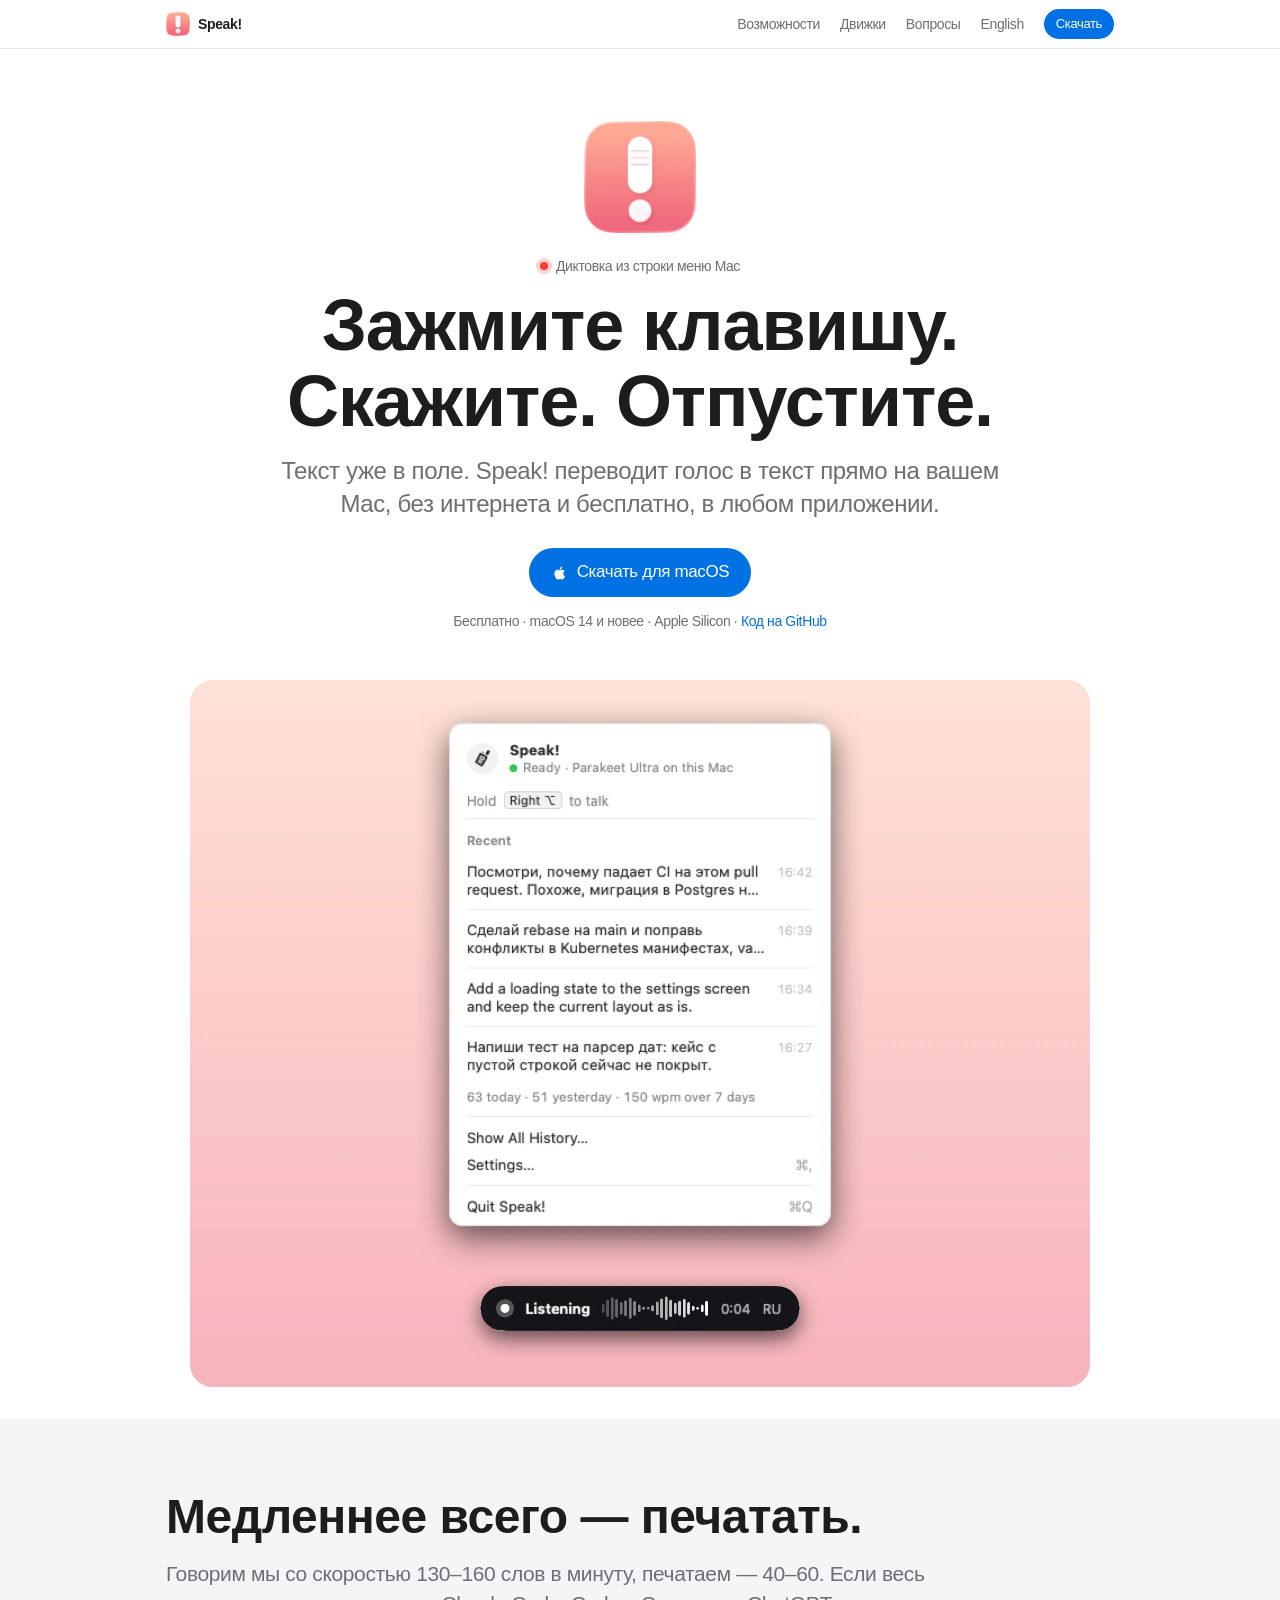
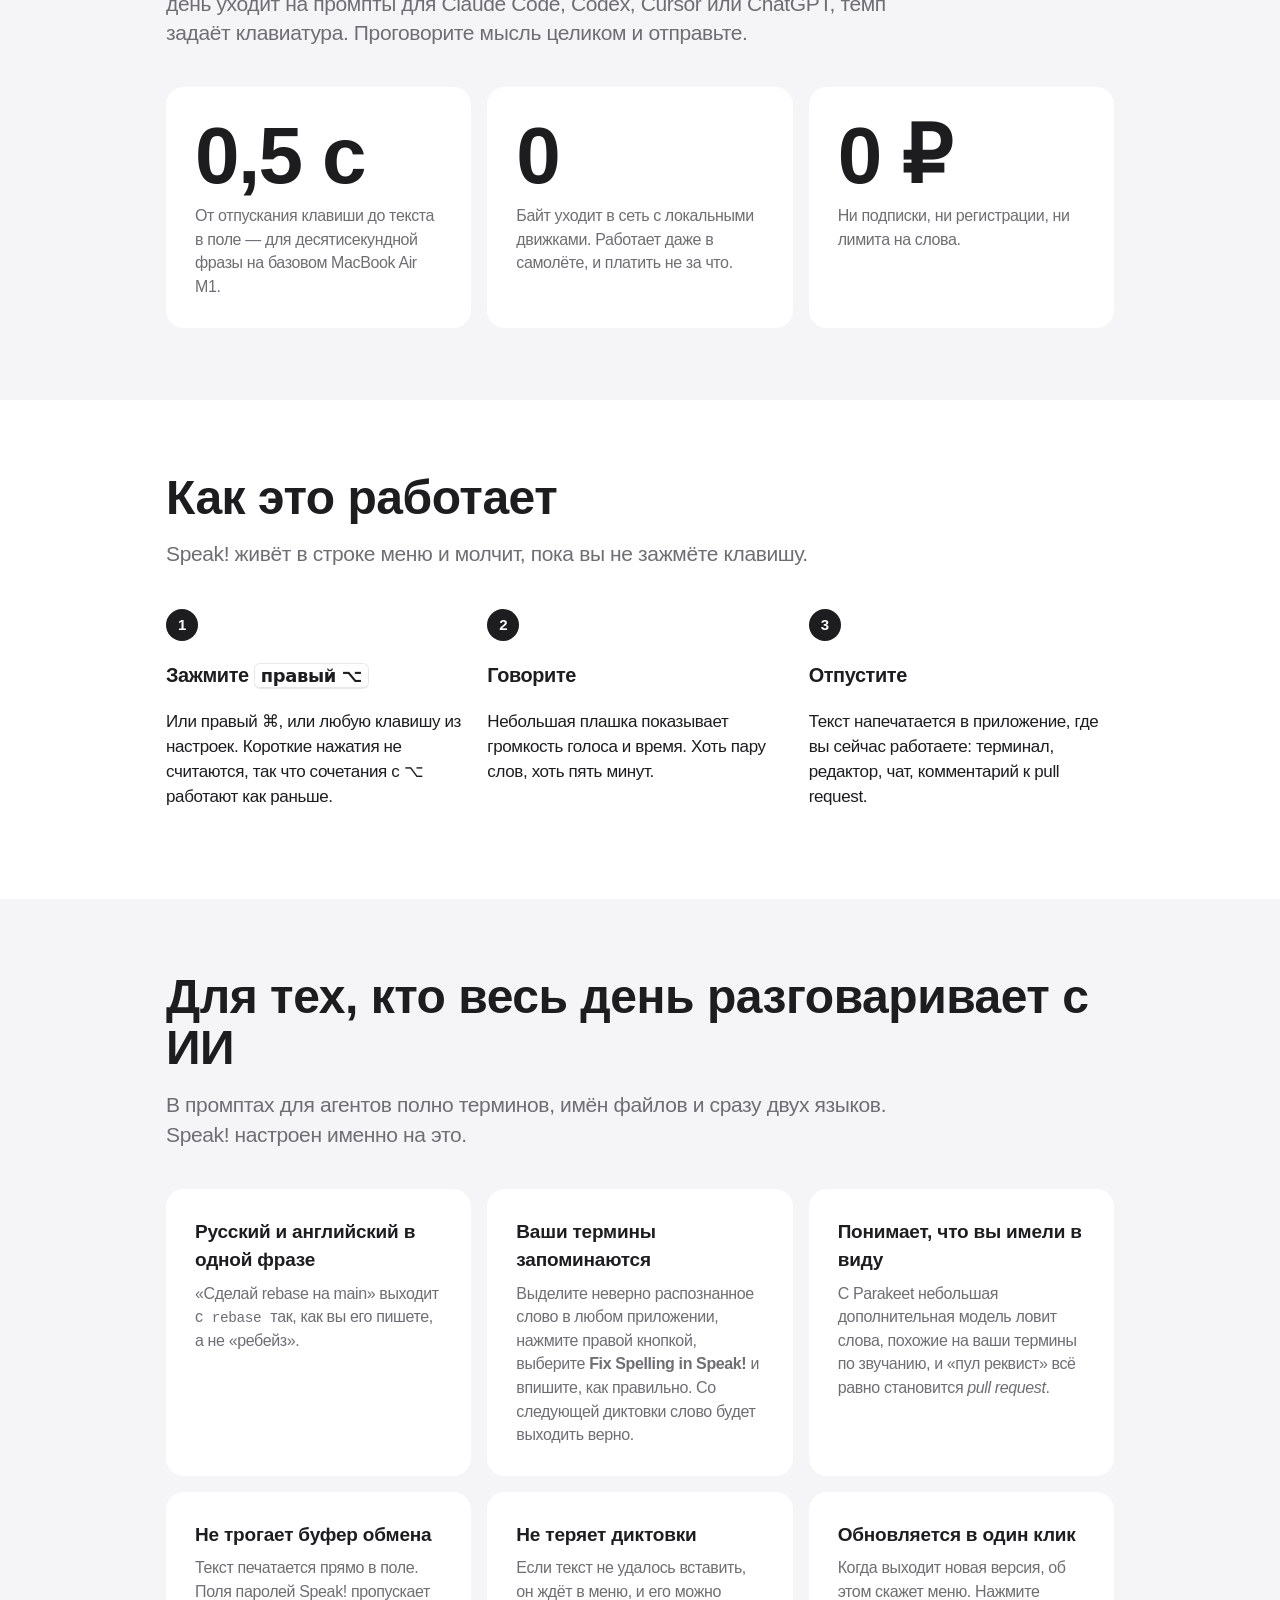
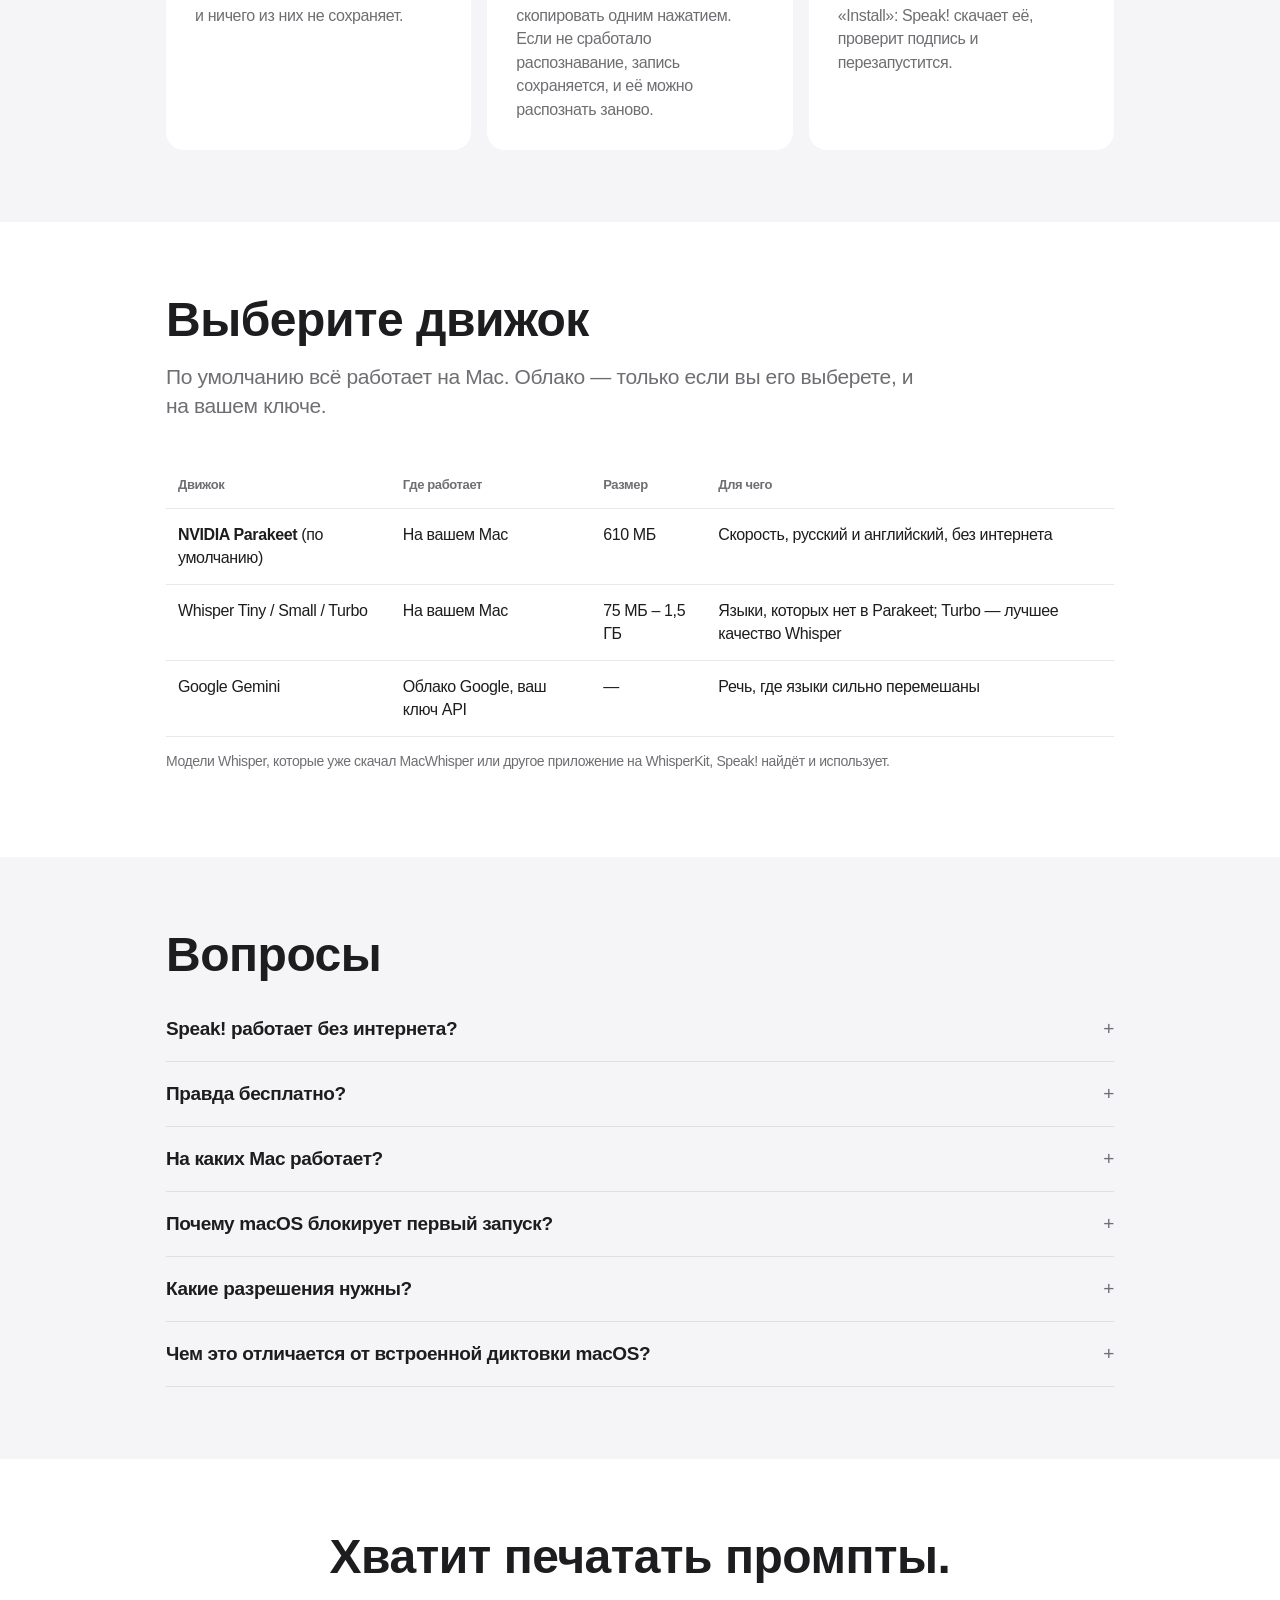
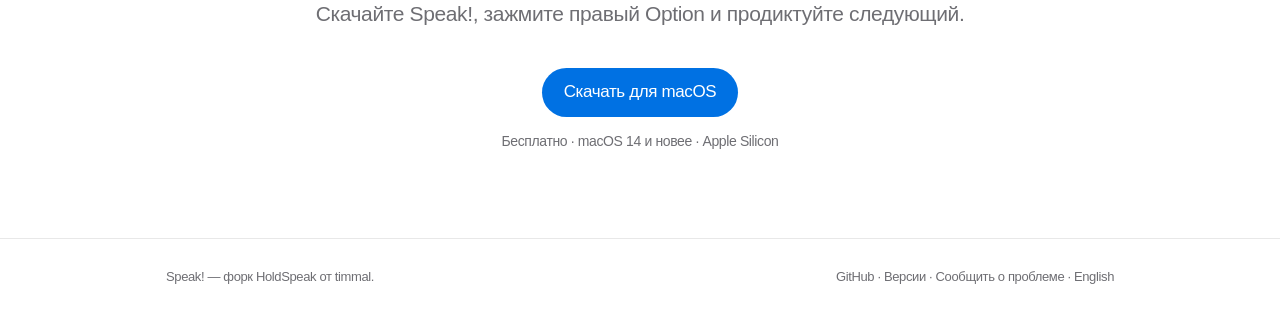
==== docs/ru/index.html @ 60b42094 "Product site on GitHub Pages (EN + RU, SEO meta, JSON-LD, sitemap); release uploads Speak.dmg for th" ====
<!doctype html>
<html lang="ru">
<head>
<meta charset="utf-8">
<meta name="viewport" content="width=device-width, initial-scale=1">
<title>Speak! — бесплатный голосовой ввод для Mac без интернета</title>
<meta name="description" content="Speak! — бесплатная программа для диктовки на macOS. Зажмите клавишу, скажите, отпустите — текст уже в поле любого приложения. Распознавание речи прямо на Mac, без облака. Русский и английский в одной фразе.">
<meta name="keywords" content="голосовой ввод Mac, диктовка текста macOS, распознавание речи офлайн, голосовой набор текста, speech to text на русском, перевод речи в текст Mac, диктовка промптов Claude Code, голосовой ввод Cursor, альтернатива Wispr Flow, альтернатива SuperWhisper, Whisper на Mac, Parakeet">
<link rel="canonical" href="https://danzerzine.github.io/Speak/ru/">
<link rel="alternate" hreflang="en" href="https://danzerzine.github.io/Speak/">
<link rel="alternate" hreflang="ru" href="https://danzerzine.github.io/Speak/ru/">
<link rel="alternate" hreflang="x-default" href="https://danzerzine.github.io/Speak/">
<meta name="theme-color" content="#ffffff" media="(prefers-color-scheme: light)">
<meta name="theme-color" content="#000000" media="(prefers-color-scheme: dark)">
<link rel="icon" type="image/png" sizes="32x32" href="../assets/favicon-32.png">
<link rel="apple-touch-icon" href="../assets/apple-touch-icon.png">
<link rel="stylesheet" href="../assets/site.css">

<meta property="og:type" content="website">
<meta property="og:site_name" content="Speak!">
<meta property="og:title" content="Speak! — бесплатный голосовой ввод для Mac">
<meta property="og:description" content="Зажмите клавишу, скажите, отпустите — текст уже в поле. Распознавание речи на самом Mac, бесплатно, macOS 14+.">
<meta property="og:url" content="https://danzerzine.github.io/Speak/ru/">
<meta property="og:image" content="https://danzerzine.github.io/Speak/assets/og.png">
<meta property="og:image:width" content="1200">
<meta property="og:image:height" content="630">
<meta property="og:locale" content="ru_RU">
<meta property="og:locale:alternate" content="en_US">
<meta name="twitter:card" content="summary_large_image">
<meta name="twitter:title" content="Speak! — бесплатный голосовой ввод для Mac">
<meta name="twitter:description" content="Зажмите клавишу, скажите, отпустите — текст уже в поле.">
<meta name="twitter:image" content="https://danzerzine.github.io/Speak/assets/og.png">

<script type="application/ld+json">
{
  "@context": "https://schema.org",
  "@type": "SoftwareApplication",
  "name": "Speak!",
  "description": "Бесплатная диктовка для строки меню macOS: зажмите клавишу, скажите, отпустите — текст печатается в активное приложение. Распознавание речи на самом Mac (NVIDIA Parakeet или Whisper), по желанию — Google Gemini.",
  "applicationCategory": "ProductivityApplication",
  "operatingSystem": "macOS 14 или новее",
  "url": "https://danzerzine.github.io/Speak/ru/",
  "downloadUrl": "https://github.com/danzerzine/Speak/releases/latest",
  "image": "https://danzerzine.github.io/Speak/assets/icon-512.png",
  "screenshot": "https://danzerzine.github.io/Speak/screenshots/hero.webp",
  "inLanguage": "ru",
  "isAccessibleForFree": true,
  "offers": { "@type": "Offer", "price": "0", "priceCurrency": "USD" },
  "author": { "@type": "Person", "name": "Daniyar", "url": "https://github.com/danzerzine" },
  "codeRepository": "https://github.com/danzerzine/Speak"
}
</script>
<script type="application/ld+json">
{
  "@context": "https://schema.org",
  "@type": "FAQPage",
  "mainEntity": [
    {"@type": "Question", "name": "Speak! работает без интернета?",
     "acceptedAnswer": {"@type": "Answer", "text": "Да. Основной движок NVIDIA Parakeet и модели Whisper работают на самом Mac, ничего никуда не отправляется. Звук уходит в Google только с движком Gemini, который включается по желанию и работает на вашем ключе."}},
    {"@type": "Question", "name": "Speak! бесплатный?",
     "acceptedAnswer": {"@type": "Answer", "text": "Да. Без подписки, без регистрации и без лимита слов. Исходный код лежит на GitHub."}},
    {"@type": "Question", "name": "На каких Mac работает?",
     "acceptedAnswer": {"@type": "Answer", "text": "На Mac с процессором Apple Silicon и macOS 14 Sonoma или новее."}},
    {"@type": "Question", "name": "Можно говорить по-русски и по-английски в одной фразе?",
     "acceptedAnswer": {"@type": "Answer", "text": "Да. «Сделай rebase на main» распознаётся с rebase латиницей. IT-термины, которые всё равно выходят с ошибкой, исправляет словарь."}},
    {"@type": "Question", "name": "Speak! трогает буфер обмена?",
     "acceptedAnswer": {"@type": "Answer", "text": "Нет. Текст печатается прямо в поле, буфер обмена остаётся как был. В поля для паролей Speak! ничего не вводит."}},
    {"@type": "Question", "name": "Как Speak! обновляется?",
     "acceptedAnswer": {"@type": "Answer", "text": "Раз в день проверяет, не вышла ли новая версия. Нажмите «Install» в меню: Speak! скачает обновление, проверит подпись, заменит себя и перезапустится."}}
  ]
}
</script>
</head>
<body>

<nav class="nav" aria-label="Основное меню">
  <div class="wrap">
    <a class="brand" href="./"><img src="../assets/favicon-32.png" alt="" width="24" height="24">Speak!</a>
    <div class="links">
      <a href="#features">Возможности</a>
      <a href="#engines">Движки</a>
      <a href="#faq">Вопросы</a>
      <a href="../" hreflang="en" lang="en">English</a>
    </div>
    <a class="btn small" href="https://github.com/danzerzine/Speak/releases/latest/download/Speak.dmg">Скачать</a>
  </div>
</nav>

<main>
  <header class="hero wrap">
    <img class="icon" src="../assets/icon-512.png" alt="Иконка Speak!" width="112" height="112">
    <div class="eyebrow"><span class="dot" aria-hidden="true"></span>Диктовка из строки меню Mac</div>
    <h1>Зажмите клавишу. Скажите. Отпустите.</h1>
    <p class="lede">Текст уже в поле. Speak! переводит голос в текст прямо на вашем Mac, без интернета и бесплатно, в любом приложении.</p>
    <a class="btn" href="https://github.com/danzerzine/Speak/releases/latest/download/Speak.dmg">
      <svg viewBox="0 0 24 24" fill="currentColor" aria-hidden="true"><path d="M16.37 12.6c-.02-2.2 1.8-3.26 1.88-3.31-1.03-1.5-2.62-1.7-3.18-1.73-1.35-.14-2.64.8-3.33.8-.69 0-1.74-.78-2.86-.76-1.47.02-2.83.86-3.59 2.17-1.53 2.66-.39 6.6 1.1 8.75.73 1.05 1.6 2.24 2.73 2.2 1.1-.05 1.51-.71 2.84-.71 1.32 0 1.7.71 2.86.69 1.18-.02 1.93-1.07 2.65-2.13.84-1.22 1.18-2.4 1.2-2.47-.03-.01-2.3-.88-2.3-3.5zM14.2 6.13c.6-.73 1.01-1.75.9-2.76-.87.04-1.92.58-2.54 1.31-.56.65-1.05 1.68-.92 2.68.97.07 1.96-.5 2.56-1.23z"/></svg>
      Скачать для macOS
    </a>
    <p class="meta">Бесплатно · macOS 14 и новее · Apple Silicon · <a href="https://github.com/danzerzine/Speak">Код на GitHub</a></p>
    <div class="shot">
      <img src="../screenshots/hero.webp" width="1600" height="1258" alt="Меню Speak! с последними диктовками и плашка записи, которая видна, пока вы говорите" fetchpriority="high">
    </div>
  </header>

  <section class="alt" id="why">
    <div class="wrap">
      <h2>Медленнее всего — печатать.</h2>
      <p class="section-lede">Говорим мы со скоростью 130–160 слов в минуту, печатаем — 40–60. Если весь день уходит на промпты для Claude Code, Codex, Cursor или ChatGPT, темп задаёт клавиатура. Проговорите мысль целиком и отправьте.</p>
      <div class="grid">
        <div class="card"><div class="big">0,5 с</div><p>От отпускания клавиши до текста в поле — для десятисекундной фразы на базовом MacBook Air M1.</p></div>
        <div class="card"><div class="big">0</div><p>Байт уходит в сеть с локальными движками. Работает даже в самолёте, и платить не за что.</p></div>
        <div class="card"><div class="big">0 ₽</div><p>Ни подписки, ни регистрации, ни лимита на слова.</p></div>
      </div>
    </div>
  </section>

  <section id="how">
    <div class="wrap">
      <h2>Как это работает</h2>
      <p class="section-lede">Speak! живёт в строке меню и молчит, пока вы не зажмёте клавишу.</p>
      <ol class="steps">
        <li><h3>Зажмите <kbd>правый ⌥</kbd></h3><p>Или правый ⌘, или любую клавишу из настроек. Короткие нажатия не считаются, так что сочетания с ⌥ работают как раньше.</p></li>
        <li><h3>Говорите</h3><p>Небольшая плашка показывает громкость голоса и время. Хоть пару слов, хоть пять минут.</p></li>
        <li><h3>Отпустите</h3><p>Текст напечатается в приложение, где вы сейчас работаете: терминал, редактор, чат, комментарий к pull request.</p></li>
      </ol>
    </div>
  </section>

  <section class="alt" id="features">
    <div class="wrap">
      <h2>Для тех, кто весь день разговаривает с ИИ</h2>
      <p class="section-lede">В промптах для агентов полно терминов, имён файлов и сразу двух языков. Speak! настроен именно на это.</p>
      <div class="grid">
        <div class="card"><h3>Русский и английский в одной фразе</h3><p>«Сделай rebase на main» выходит с <code>rebase</code> так, как вы его пишете, а не «ребейз».</p></div>
        <div class="card"><h3>Ваши термины запоминаются</h3><p>Выделите неверно распознанное слово в любом приложении, нажмите правой кнопкой, выберите <b>Fix Spelling in Speak!</b> и впишите, как правильно. Со следующей диктовки слово будет выходить верно.</p></div>
        <div class="card"><h3>Понимает, что вы имели в виду</h3><p>С Parakeet небольшая дополнительная модель ловит слова, похожие на ваши термины по звучанию, и «пул реквист» всё равно становится <i>pull request</i>.</p></div>
        <div class="card"><h3>Не трогает буфер обмена</h3><p>Текст печатается прямо в поле. Поля паролей Speak! пропускает и ничего из них не сохраняет.</p></div>
        <div class="card"><h3>Не теряет диктовки</h3><p>Если текст не удалось вставить, он ждёт в меню, и его можно скопировать одним нажатием. Если не сработало распознавание, запись сохраняется, и её можно распознать заново.</p></div>
        <div class="card"><h3>Обновляется в один клик</h3><p>Когда выходит новая версия, об этом скажет меню. Нажмите «Install»: Speak! скачает её, проверит подпись и перезапустится.</p></div>
      </div>
    </div>
  </section>

  <section id="engines">
    <div class="wrap">
      <h2>Выберите движок</h2>
      <p class="section-lede">По умолчанию всё работает на Mac. Облако — только если вы его выберете, и на вашем ключе.</p>
      <div class="table-wrap">
        <table>
          <thead><tr><th>Движок</th><th>Где работает</th><th>Размер</th><th>Для чего</th></tr></thead>
          <tbody>
            <tr><td><b>NVIDIA Parakeet</b> (по умолчанию)</td><td>На вашем Mac</td><td>610 МБ</td><td>Скорость, русский и английский, без интернета</td></tr>
            <tr><td>Whisper Tiny / Small / Turbo</td><td>На вашем Mac</td><td>75 МБ – 1,5 ГБ</td><td>Языки, которых нет в Parakeet; Turbo — лучшее качество Whisper</td></tr>
            <tr><td>Google Gemini</td><td>Облако Google, ваш ключ API</td><td>—</td><td>Речь, где языки сильно перемешаны</td></tr>
          </tbody>
        </table>
      </div>
      <p class="meta">Модели Whisper, которые уже скачал MacWhisper или другое приложение на WhisperKit, Speak! найдёт и использует.</p>
    </div>
  </section>

  <section class="alt" id="faq">
    <div class="wrap">
      <h2>Вопросы</h2>
      <details><summary>Speak! работает без интернета?</summary><p>Да. Основной движок NVIDIA Parakeet и модели Whisper работают на самом Mac, ничего никуда не отправляется. Звук уходит в Google только с движком Gemini, который включается по желанию и работает на вашем ключе.</p></details>
      <details><summary>Правда бесплатно?</summary><p>Да. Без подписки, без регистрации и без лимита слов. Исходный код лежит на <a href="https://github.com/danzerzine/Speak">GitHub</a>.</p></details>
      <details><summary>На каких Mac работает?</summary><p>На Mac с процессором Apple Silicon и macOS 14 Sonoma или новее.</p></details>
      <details><summary>Почему macOS блокирует первый запуск?</summary><p>Speak! подписан автором, но не прошёл нотаризацию Apple. Откройте «Системные настройки» → «Конфиденциальность и безопасность», найдите сообщение о том, что Speak заблокирован, и нажмите «Всё равно открыть». Это нужно сделать один раз.</p></details>
      <details><summary>Какие разрешения нужны?</summary><p>Микрофон — чтобы слышать вас, пока клавиша зажата. Универсальный доступ — чтобы печатать текст. Мониторинг ввода — чтобы замечать горячую клавишу. Окно первого запуска проверит их само.</p></details>
      <details><summary>Чем это отличается от встроенной диктовки macOS?</summary><p>Вы держите клавишу, а не включаете режим. Русский и английский уживаются в одной фразе, ваши термины запоминаются, а каждая диктовка остаётся в истории, откуда её можно скопировать.</p></details>
    </div>
  </section>

  <section class="cta">
    <div class="wrap">
      <h2>Хватит печатать промпты.</h2>
      <p class="section-lede" style="margin-left:auto;margin-right:auto">Скачайте Speak!, зажмите правый Option и продиктуйте следующий.</p>
      <a class="btn" href="https://github.com/danzerzine/Speak/releases/latest/download/Speak.dmg">Скачать для macOS</a>
      <p class="meta">Бесплатно · macOS 14 и новее · Apple Silicon</p>
    </div>
  </section>
</main>

<footer>
  <div class="wrap">
    <span>Speak! — форк <a href="https://github.com/timmal/HoldSpeak">HoldSpeak</a> от timmal.</span>
    <span><a href="https://github.com/danzerzine/Speak">GitHub</a> · <a href="https://github.com/danzerzine/Speak/releases">Версии</a> · <a href="https://github.com/danzerzine/Speak/issues">Сообщить о проблеме</a> · <a href="../" hreflang="en" lang="en">English</a></span>
  </div>
</footer>
</body>
</html>
---- docs/assets/site.css ----
/* Speak! product site. Tokens follow DESIGN.md: system font, neutral system
   palette, the red tally only as the on-air dot; links and the main button use
   the system accent blue (the app's accentColor role). */
:root {
  --bg: #ffffff;
  --bg-alt: #f5f5f7;
  --text: #1d1d1f;
  --text-2: #6e6e73;
  --line: rgba(0, 0, 0, 0.09);
  --accent: #0071e3;
  --accent-hover: #0077ed;
  --tally: #ff3b30;
  --card: #ffffff;
  --radius-card: 18px;
  --radius-btn: 980px;
  --max: 980px;
  color-scheme: light;
}
@media (prefers-color-scheme: dark) {
  :root:not([data-theme="light"]) {
    --bg: #000000;
    --bg-alt: #161617;
    --text: #f5f5f7;
    --text-2: #a1a1a6;
    --line: rgba(255, 255, 255, 0.12);
    --accent: #2997ff;
    --accent-hover: #47a6ff;
    --tally: #ff453a;
    --card: #1d1d1f;
    color-scheme: dark;
  }
}
:root[data-theme="dark"] {
  --bg: #000000; --bg-alt: #161617; --text: #f5f5f7; --text-2: #a1a1a6;
  --line: rgba(255, 255, 255, 0.12); --accent: #2997ff; --accent-hover: #47a6ff;
  --tally: #ff453a; --card: #1d1d1f; color-scheme: dark;
}

* { box-sizing: border-box; }
html { -webkit-text-size-adjust: 100%; }
body {
  margin: 0;
  background: var(--bg);
  color: var(--text);
  font: 17px/1.47 -apple-system, BlinkMacSystemFont, "SF Pro Text", "Helvetica Neue", Helvetica, Arial, sans-serif;
  letter-spacing: -0.022em;
  -webkit-font-smoothing: antialiased;
}
a { color: var(--accent); text-decoration: none; }
a:hover { text-decoration: underline; }
img { max-width: 100%; height: auto; display: block; }
.wrap { max-width: var(--max); margin: 0 auto; padding: 0 16px; }

/* Nav */
.nav { position: sticky; top: 0; z-index: 10; backdrop-filter: saturate(180%) blur(20px);
  -webkit-backdrop-filter: saturate(180%) blur(20px); background: color-mix(in srgb, var(--bg) 80%, transparent);
  border-bottom: 1px solid var(--line); }
.nav .wrap { display: flex; align-items: center; gap: 20px; height: 48px; font-size: 14px; }
.brand { display: flex; align-items: center; gap: 8px; color: var(--text); font-weight: 600; margin-right: auto; }
.brand:hover { text-decoration: none; }
.brand img { width: 24px; height: 24px; }
.nav a:not(.brand):not(.btn) { color: var(--text-2); }
.nav a:not(.brand):not(.btn):hover { color: var(--text); text-decoration: none; }
.nav .links { display: flex; gap: 20px; }
@media (max-width: 640px) { .nav .links { display: none; } }

/* Buttons */
.btn { display: inline-flex; align-items: center; gap: 8px; background: var(--accent); color: #fff;
  border-radius: var(--radius-btn); padding: 12px 22px; font-size: 17px; font-weight: 500; }
.btn:hover { background: var(--accent-hover); text-decoration: none; }
.btn.small { padding: 5px 12px; font-size: 13px; }
.btn svg { width: 18px; height: 18px; }

/* Hero */
.hero { text-align: center; padding-top: 72px; padding-bottom: 32px; }
.hero .icon { width: 112px; height: 112px; margin: 0 auto 20px; }
.eyebrow { display: inline-flex; align-items: center; gap: 8px; font-size: 14px; color: var(--text-2); margin-bottom: 12px; }
.dot { width: 8px; height: 8px; border-radius: 50%; background: var(--tally); box-shadow: 0 0 0 4px color-mix(in srgb, var(--tally) 22%, transparent); }
h1 { font-size: clamp(40px, 7vw, 72px); line-height: 1.05; letter-spacing: -0.015em; margin: 0 0 16px; font-weight: 700; }
.lede { font-size: clamp(19px, 2.4vw, 24px); color: var(--text-2); max-width: 720px; margin: 0 auto 28px; line-height: 1.35; }
.meta { font-size: 14px; color: var(--text-2); margin-top: 14px; }
.shot { margin: 48px auto 0; max-width: 900px; }
.shot img { border-radius: var(--radius-card); }

/* Sections */
section { padding: 72px 0; }
section.alt { background: var(--bg-alt); }
h2 { font-size: clamp(30px, 4.5vw, 48px); line-height: 1.08; letter-spacing: -0.01em; margin: 0 0 16px; font-weight: 700; }
.section-lede { font-size: 21px; color: var(--text-2); max-width: 760px; margin: 0 0 40px; line-height: 1.4; }
.grid { display: grid; grid-template-columns: repeat(auto-fit, minmax(260px, 1fr)); gap: 16px; }
.card { background: var(--card); border-radius: var(--radius-card); padding: 28px; border: 1px solid var(--line); }
section.alt .card { border-color: transparent; }
.card h3 { font-size: 19px; margin: 0 0 8px; letter-spacing: -0.01em; }
.card p { margin: 0; color: var(--text-2); font-size: 16px; }
.big { font-size: clamp(48px, 8vw, 80px); font-weight: 700; letter-spacing: -0.02em; line-height: 1; margin-bottom: 8px; }

/* Steps */
.steps { counter-reset: s; display: grid; grid-template-columns: repeat(auto-fit, minmax(220px, 1fr)); gap: 16px; }
.steps li { list-style: none; counter-increment: s; }
.steps li::before { content: counter(s); display: grid; place-items: center; width: 32px; height: 32px; border-radius: 50%;
  background: var(--text); color: var(--bg); font-weight: 600; font-size: 15px; margin-bottom: 12px; }
.steps { padding: 0; margin: 0; }
kbd { font: 600 0.9em -apple-system, system-ui, sans-serif; border: 1px solid var(--line); border-bottom-width: 2px;
  border-radius: 6px; padding: 1px 6px; background: var(--card); }

/* Table */
.table-wrap { overflow-x: auto; }
table { width: 100%; border-collapse: collapse; font-size: 16px; }
@media (max-width: 640px) { table { font-size: 14px; } th, td { padding: 10px 6px; } th:nth-child(3), td:nth-child(3) { display: none; } }
th, td { text-align: left; padding: 14px 12px; border-bottom: 1px solid var(--line); vertical-align: top; }
th { font-size: 13px; color: var(--text-2); font-weight: 600; text-transform: none; }

/* FAQ */
details { border-bottom: 1px solid var(--line); padding: 18px 0; }
summary { cursor: pointer; font-weight: 600; font-size: 19px; list-style: none; display: flex; justify-content: space-between; gap: 16px; }
summary::-webkit-details-marker { display: none; }
summary::after { content: "+"; color: var(--text-2); font-weight: 400; }
details[open] summary::after { content: "–"; }
details p { color: var(--text-2); margin: 12px 0 0; }

/* CTA + footer */
.cta { text-align: center; }
footer { border-top: 1px solid var(--line); padding: 28px 0 40px; font-size: 13px; color: var(--text-2); }
footer .wrap { display: flex; flex-wrap: wrap; gap: 12px 24px; justify-content: space-between; }
footer a { color: var(--text-2); }
code { font: 0.9em ui-monospace, SFMono-Regular, Menlo, monospace; background: var(--bg-alt); padding: 1px 5px; border-radius: 5px; }
section.alt code { background: var(--card); }
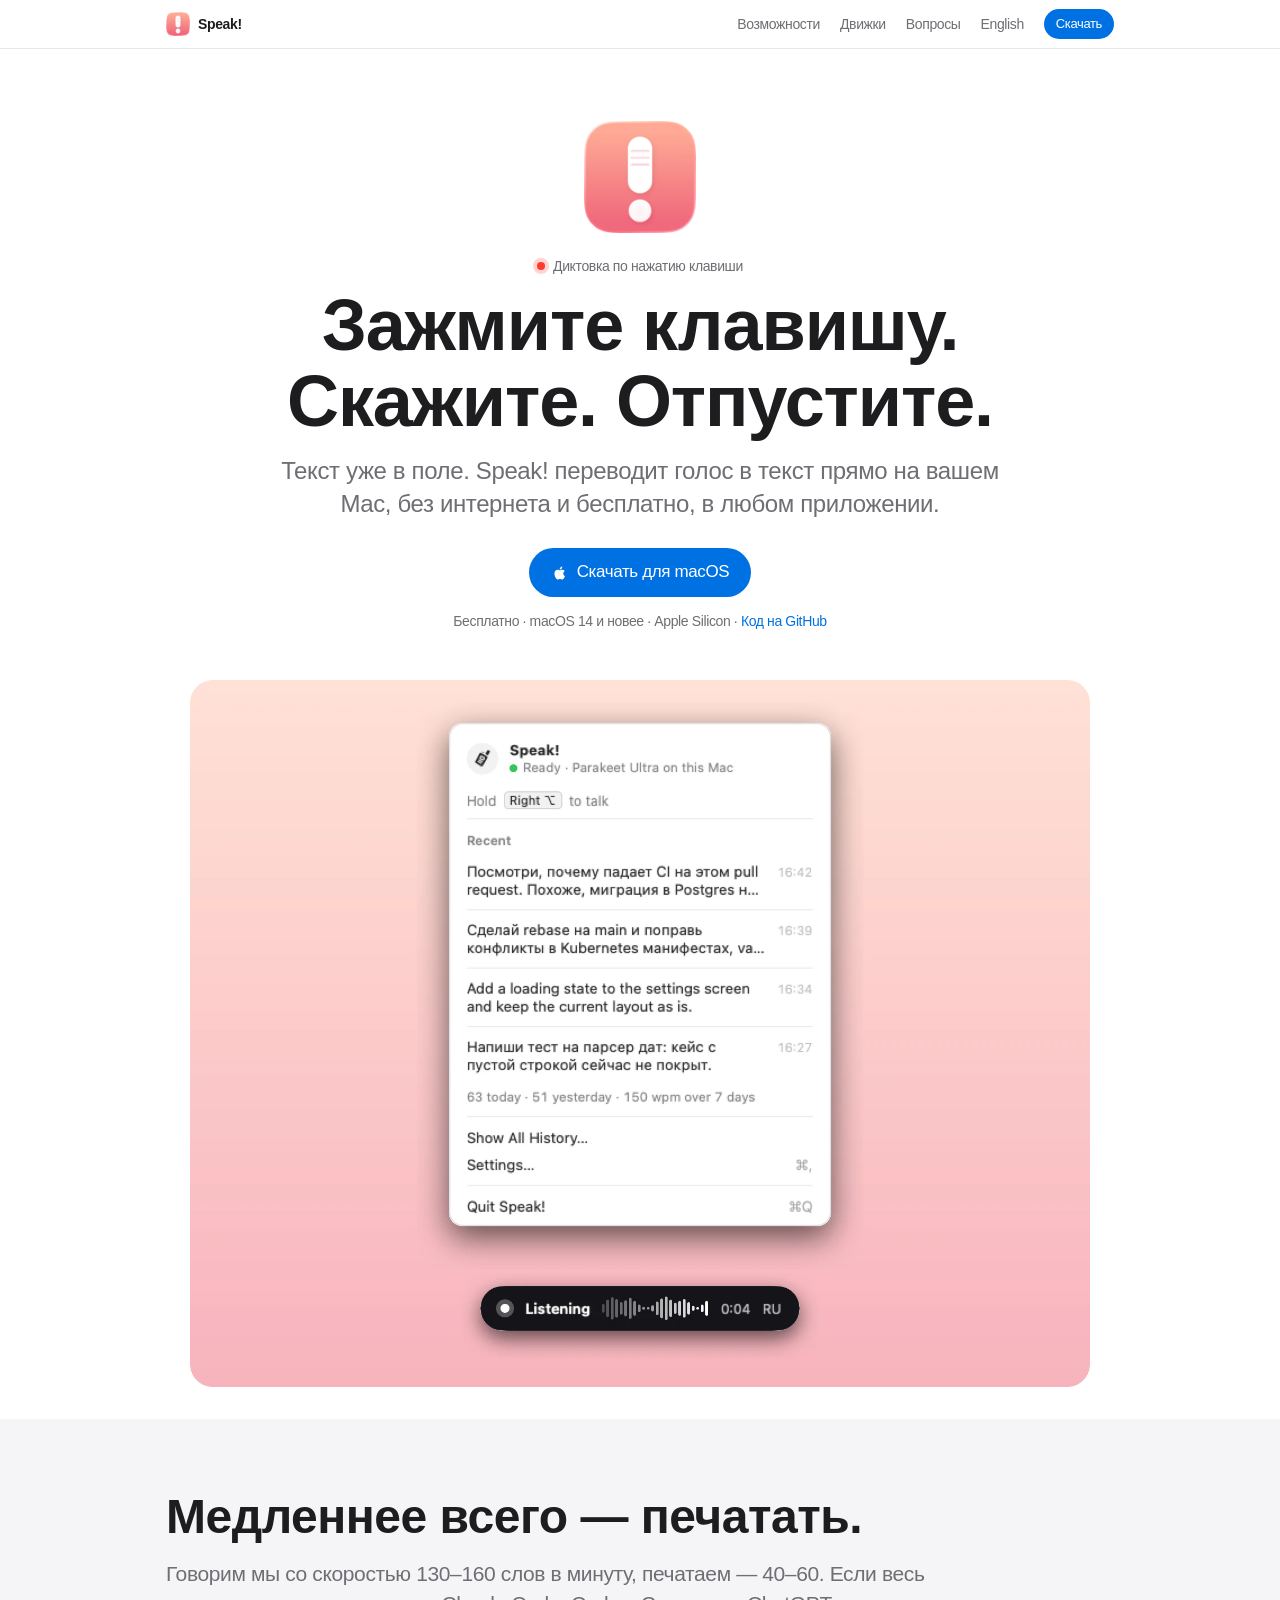
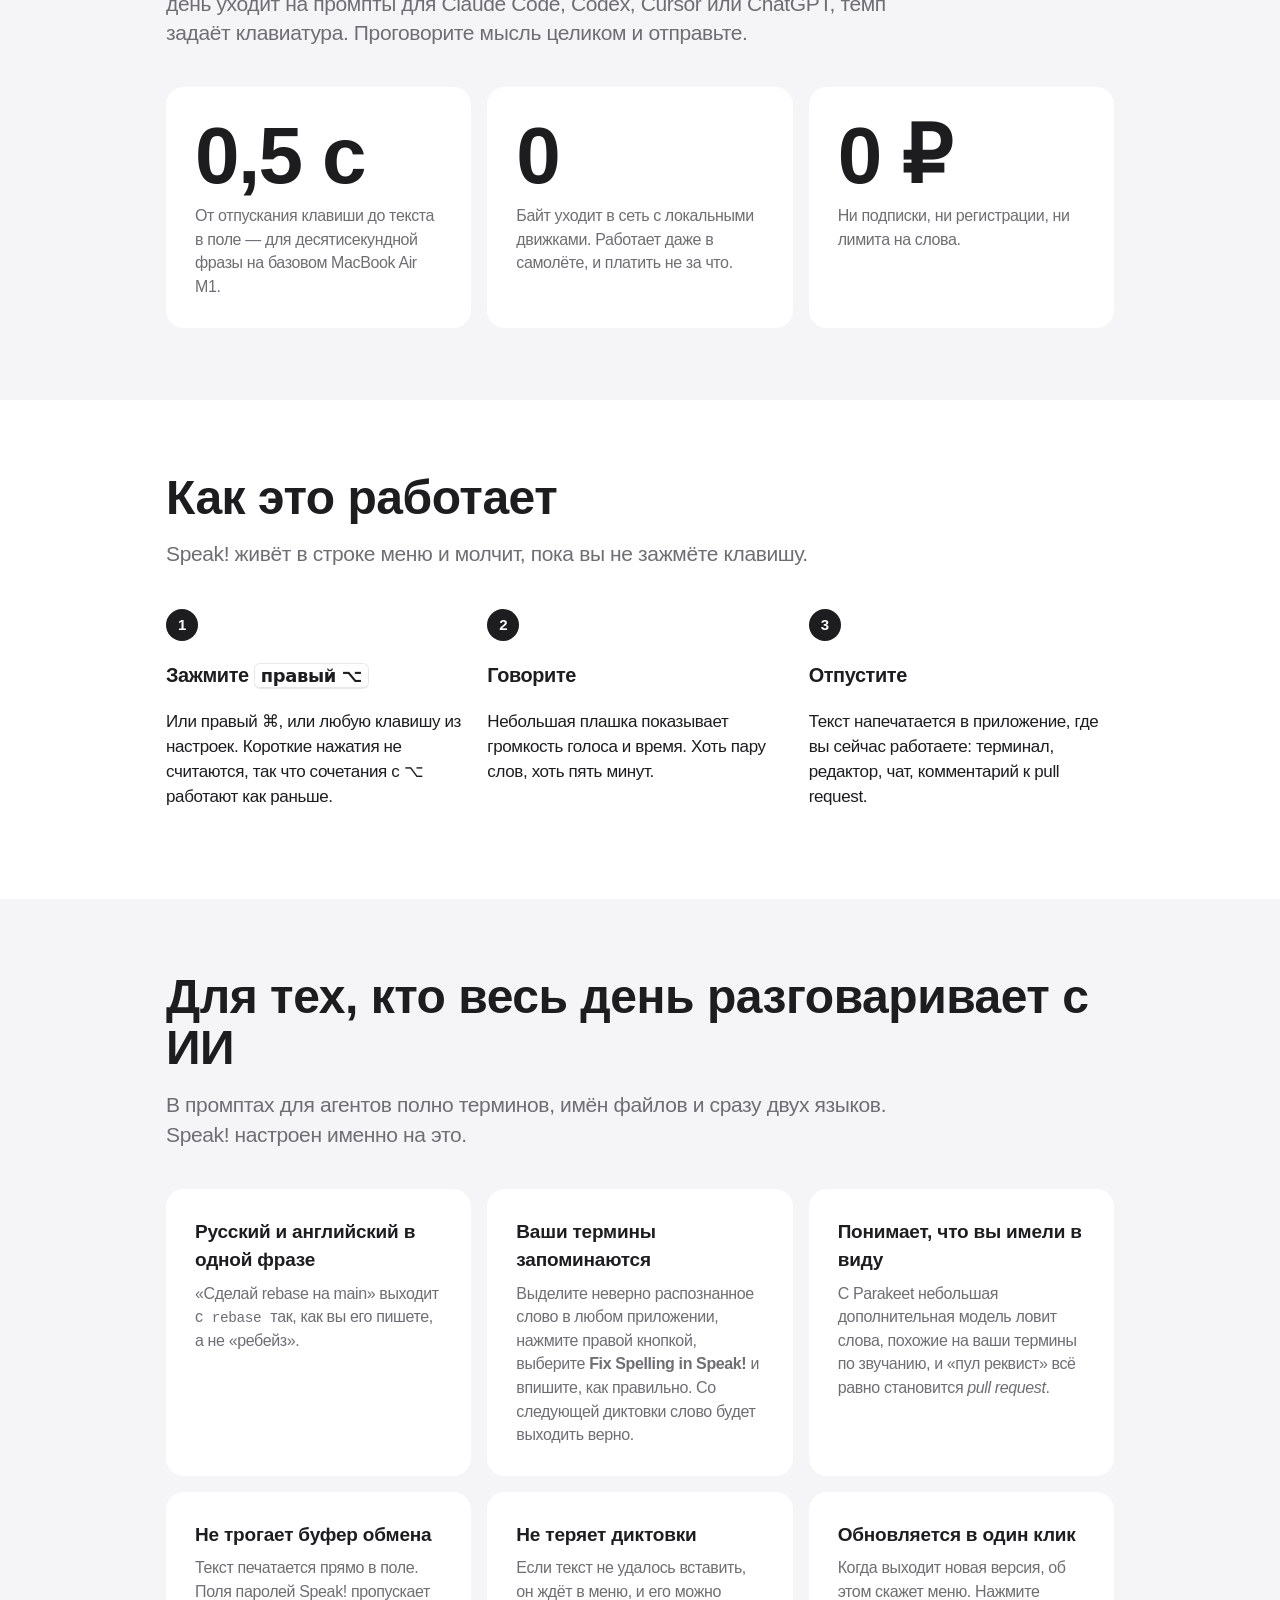
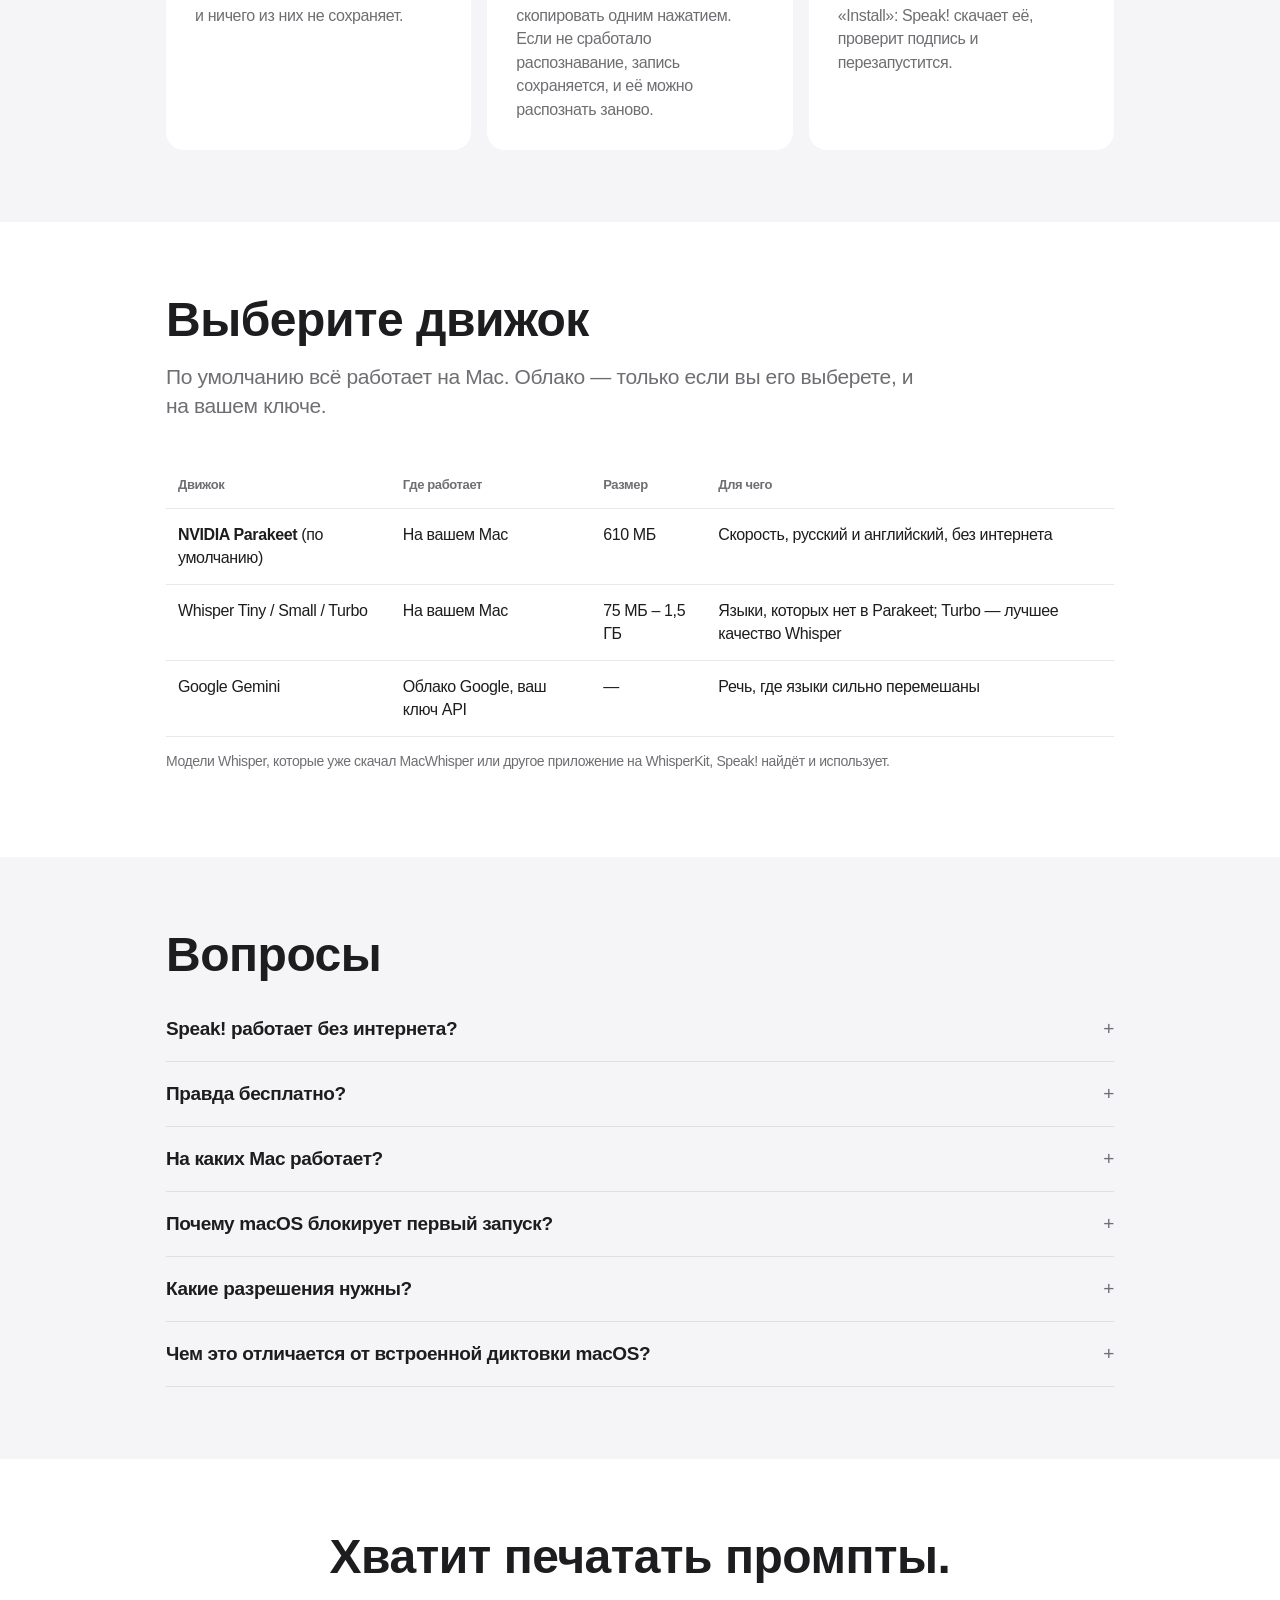
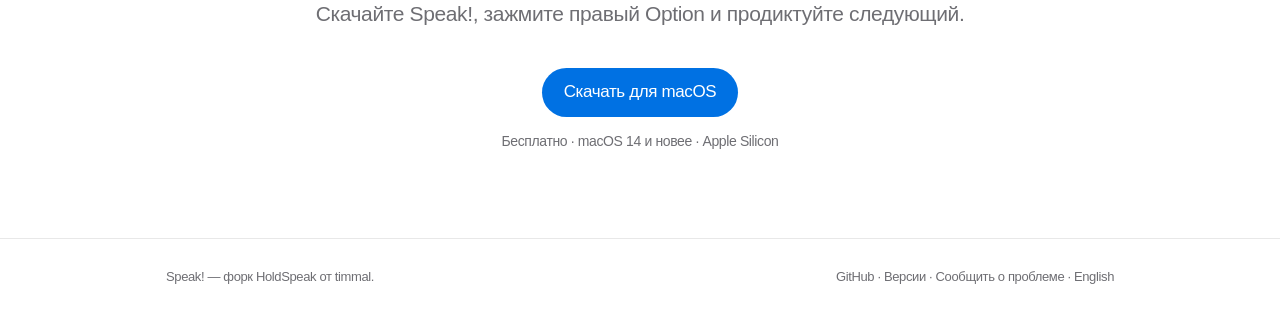
==== commit 131be0b0: "Site RU: 'Диктовка по нажатию клавиши' instead of the calque from the menu bar" ====
--- a/docs/ru/index.html
+++ b/docs/ru/index.html
@@ -36,7 +36,7 @@
   "@context": "https://schema.org",
   "@type": "SoftwareApplication",
   "name": "Speak!",
-  "description": "Бесплатная диктовка для строки меню macOS: зажмите клавишу, скажите, отпустите — текст печатается в активное приложение. Распознавание речи на самом Mac (NVIDIA Parakeet или Whisper), по желанию — Google Gemini.",
+  "description": "Бесплатная диктовка по нажатию клавиши для macOS: зажмите клавишу, скажите, отпустите — текст печатается в активное приложение. Распознавание речи на самом Mac (NVIDIA Parakeet или Whisper), по желанию — Google Gemini.",
   "applicationCategory": "ProductivityApplication",
   "operatingSystem": "macOS 14 или новее",
   "url": "https://danzerzine.github.io/Speak/ru/",
@@ -89,7 +89,7 @@
 <main>
   <header class="hero wrap">
     <img class="icon" src="../assets/icon-512.png" alt="Иконка Speak!" width="112" height="112">
-    <div class="eyebrow"><span class="dot" aria-hidden="true"></span>Диктовка из строки меню Mac</div>
+    <div class="eyebrow"><span class="dot" aria-hidden="true"></span>Диктовка по нажатию клавиши</div>
     <h1>Зажмите клавишу. Скажите. Отпустите.</h1>
     <p class="lede">Текст уже в поле. Speak! переводит голос в текст прямо на вашем Mac, без интернета и бесплатно, в любом приложении.</p>
     <a class="btn" href="https://github.com/danzerzine/Speak/releases/latest/download/Speak.dmg">
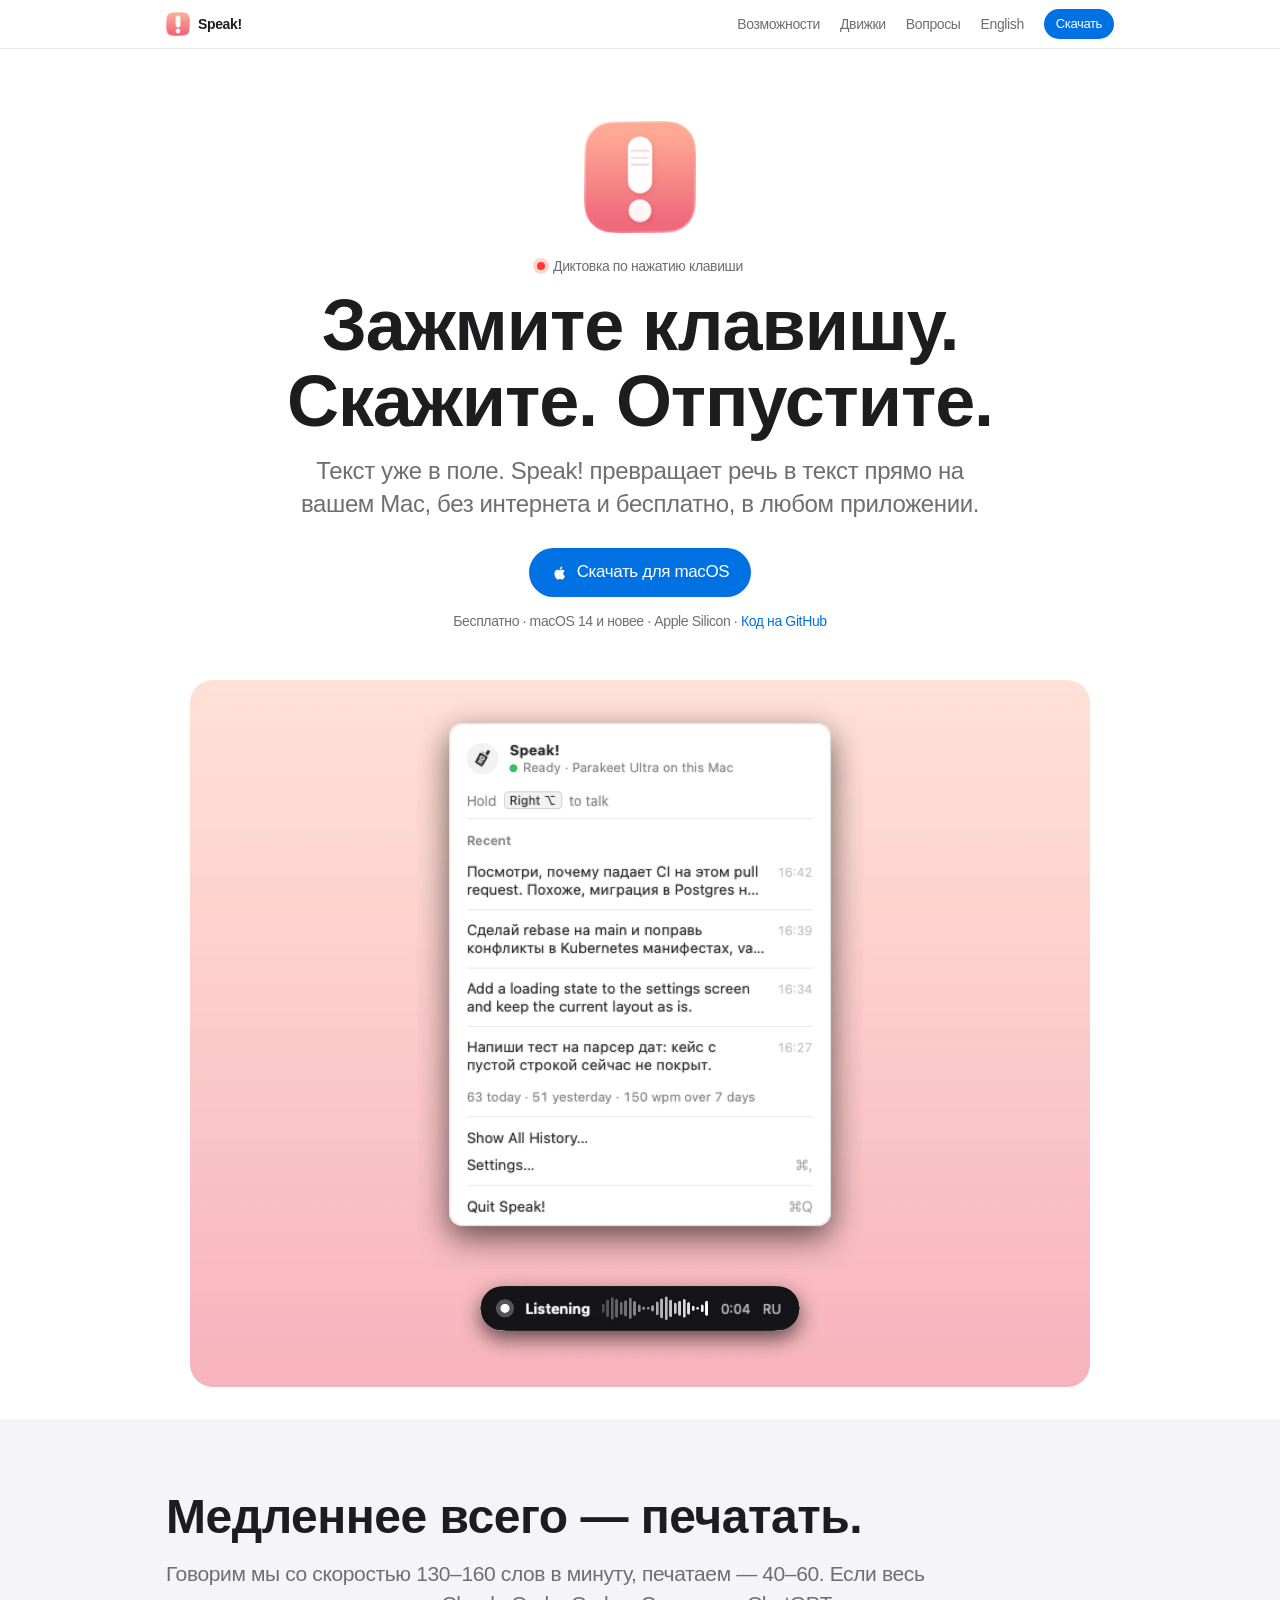
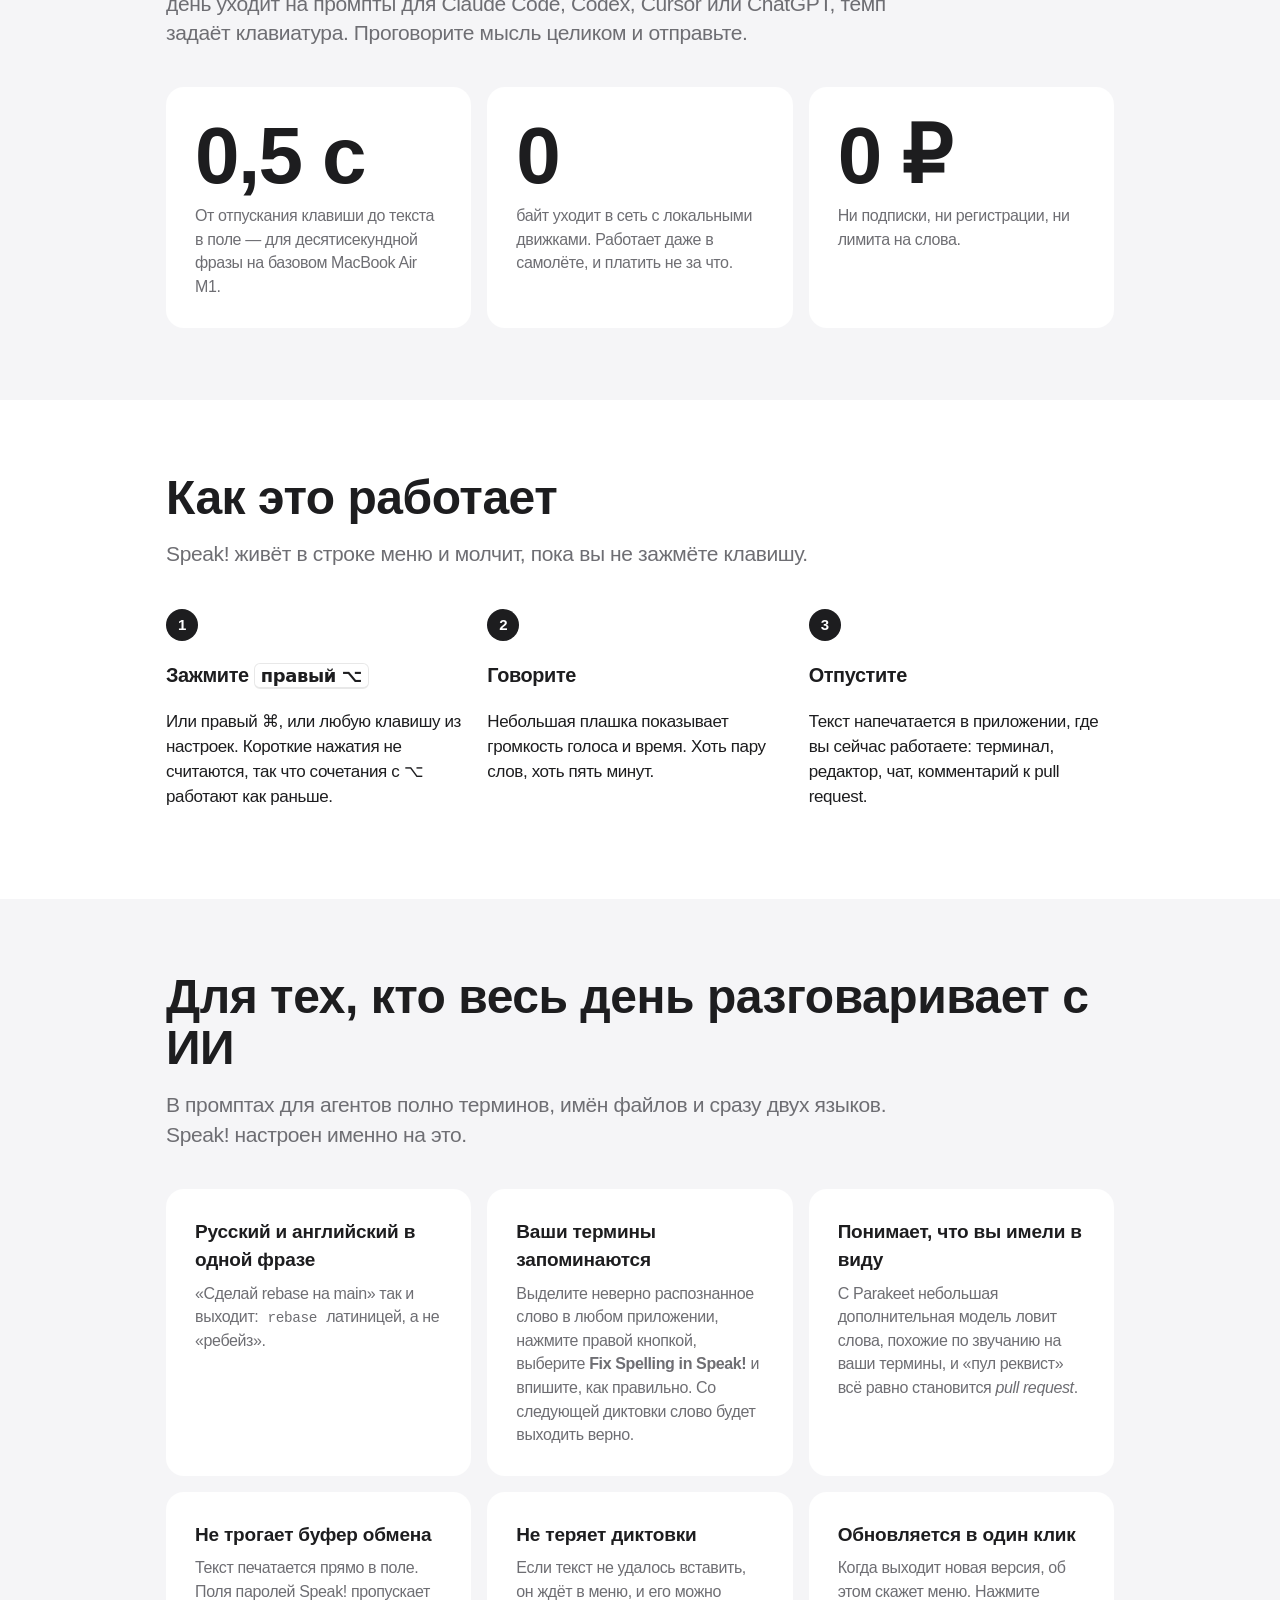
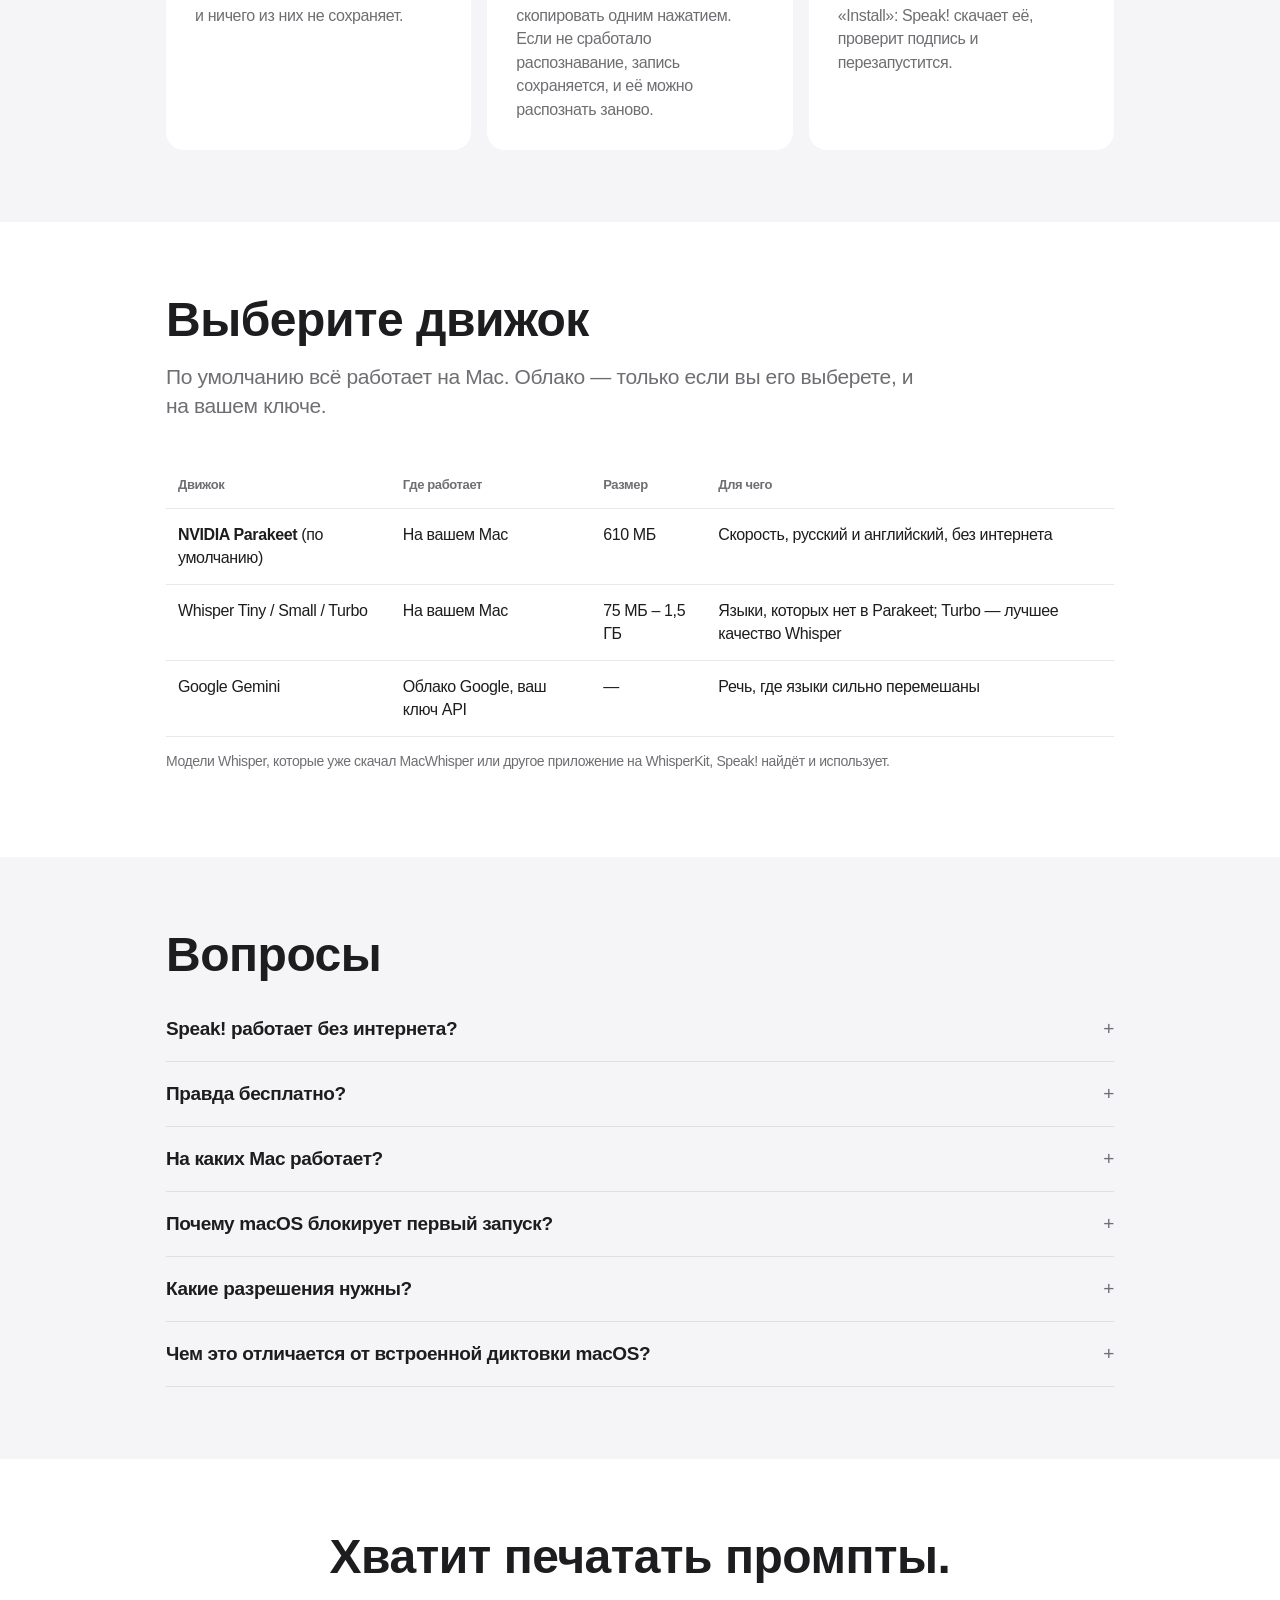
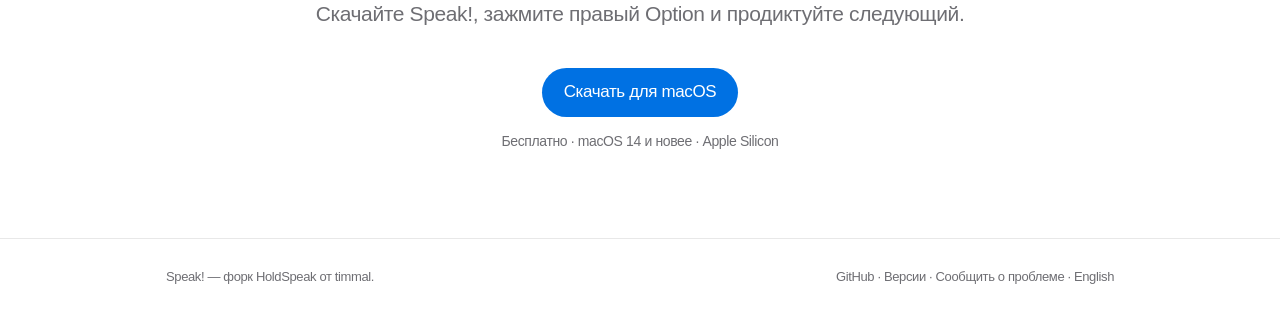
==== commit e8857fa7: "Site RU: proofreading (case, word order, plainer wording)" ====
--- a/docs/ru/index.html
+++ b/docs/ru/index.html
@@ -91,7 +91,7 @@
     <img class="icon" src="../assets/icon-512.png" alt="Иконка Speak!" width="112" height="112">
     <div class="eyebrow"><span class="dot" aria-hidden="true"></span>Диктовка по нажатию клавиши</div>
     <h1>Зажмите клавишу. Скажите. Отпустите.</h1>
-    <p class="lede">Текст уже в поле. Speak! переводит голос в текст прямо на вашем Mac, без интернета и бесплатно, в любом приложении.</p>
+    <p class="lede">Текст уже в поле. Speak! превращает речь в текст прямо на вашем Mac, без интернета и бесплатно, в любом приложении.</p>
     <a class="btn" href="https://github.com/danzerzine/Speak/releases/latest/download/Speak.dmg">
       <svg viewBox="0 0 24 24" fill="currentColor" aria-hidden="true"><path d="M16.37 12.6c-.02-2.2 1.8-3.26 1.88-3.31-1.03-1.5-2.62-1.7-3.18-1.73-1.35-.14-2.64.8-3.33.8-.69 0-1.74-.78-2.86-.76-1.47.02-2.83.86-3.59 2.17-1.53 2.66-.39 6.6 1.1 8.75.73 1.05 1.6 2.24 2.73 2.2 1.1-.05 1.51-.71 2.84-.71 1.32 0 1.7.71 2.86.69 1.18-.02 1.93-1.07 2.65-2.13.84-1.22 1.18-2.4 1.2-2.47-.03-.01-2.3-.88-2.3-3.5zM14.2 6.13c.6-.73 1.01-1.75.9-2.76-.87.04-1.92.58-2.54 1.31-.56.65-1.05 1.68-.92 2.68.97.07 1.96-.5 2.56-1.23z"/></svg>
       Скачать для macOS
@@ -108,7 +108,7 @@
       <p class="section-lede">Говорим мы со скоростью 130–160 слов в минуту, печатаем — 40–60. Если весь день уходит на промпты для Claude Code, Codex, Cursor или ChatGPT, темп задаёт клавиатура. Проговорите мысль целиком и отправьте.</p>
       <div class="grid">
         <div class="card"><div class="big">0,5 с</div><p>От отпускания клавиши до текста в поле — для десятисекундной фразы на базовом MacBook Air M1.</p></div>
-        <div class="card"><div class="big">0</div><p>Байт уходит в сеть с локальными движками. Работает даже в самолёте, и платить не за что.</p></div>
+        <div class="card"><div class="big">0</div><p>байт уходит в сеть с локальными движками. Работает даже в самолёте, и платить не за что.</p></div>
         <div class="card"><div class="big">0 ₽</div><p>Ни подписки, ни регистрации, ни лимита на слова.</p></div>
       </div>
     </div>
@@ -121,7 +121,7 @@
       <ol class="steps">
         <li><h3>Зажмите <kbd>правый ⌥</kbd></h3><p>Или правый ⌘, или любую клавишу из настроек. Короткие нажатия не считаются, так что сочетания с ⌥ работают как раньше.</p></li>
         <li><h3>Говорите</h3><p>Небольшая плашка показывает громкость голоса и время. Хоть пару слов, хоть пять минут.</p></li>
-        <li><h3>Отпустите</h3><p>Текст напечатается в приложение, где вы сейчас работаете: терминал, редактор, чат, комментарий к pull request.</p></li>
+        <li><h3>Отпустите</h3><p>Текст напечатается в приложении, где вы сейчас работаете: терминал, редактор, чат, комментарий к pull request.</p></li>
       </ol>
     </div>
   </section>
@@ -131,9 +131,9 @@
       <h2>Для тех, кто весь день разговаривает с ИИ</h2>
       <p class="section-lede">В промптах для агентов полно терминов, имён файлов и сразу двух языков. Speak! настроен именно на это.</p>
       <div class="grid">
-        <div class="card"><h3>Русский и английский в одной фразе</h3><p>«Сделай rebase на main» выходит с <code>rebase</code> так, как вы его пишете, а не «ребейз».</p></div>
+        <div class="card"><h3>Русский и английский в одной фразе</h3><p>«Сделай rebase на main» так и выходит: <code>rebase</code> латиницей, а не «ребейз».</p></div>
         <div class="card"><h3>Ваши термины запоминаются</h3><p>Выделите неверно распознанное слово в любом приложении, нажмите правой кнопкой, выберите <b>Fix Spelling in Speak!</b> и впишите, как правильно. Со следующей диктовки слово будет выходить верно.</p></div>
-        <div class="card"><h3>Понимает, что вы имели в виду</h3><p>С Parakeet небольшая дополнительная модель ловит слова, похожие на ваши термины по звучанию, и «пул реквист» всё равно становится <i>pull request</i>.</p></div>
+        <div class="card"><h3>Понимает, что вы имели в виду</h3><p>С Parakeet небольшая дополнительная модель ловит слова, похожие по звучанию на ваши термины, и «пул реквист» всё равно становится <i>pull request</i>.</p></div>
         <div class="card"><h3>Не трогает буфер обмена</h3><p>Текст печатается прямо в поле. Поля паролей Speak! пропускает и ничего из них не сохраняет.</p></div>
         <div class="card"><h3>Не теряет диктовки</h3><p>Если текст не удалось вставить, он ждёт в меню, и его можно скопировать одним нажатием. Если не сработало распознавание, запись сохраняется, и её можно распознать заново.</p></div>
         <div class="card"><h3>Обновляется в один клик</h3><p>Когда выходит новая версия, об этом скажет меню. Нажмите «Install»: Speak! скачает её, проверит подпись и перезапустится.</p></div>
@@ -165,7 +165,7 @@
       <details><summary>Speak! работает без интернета?</summary><p>Да. Основной движок NVIDIA Parakeet и модели Whisper работают на самом Mac, ничего никуда не отправляется. Звук уходит в Google только с движком Gemini, который включается по желанию и работает на вашем ключе.</p></details>
       <details><summary>Правда бесплатно?</summary><p>Да. Без подписки, без регистрации и без лимита слов. Исходный код лежит на <a href="https://github.com/danzerzine/Speak">GitHub</a>.</p></details>
       <details><summary>На каких Mac работает?</summary><p>На Mac с процессором Apple Silicon и macOS 14 Sonoma или новее.</p></details>
-      <details><summary>Почему macOS блокирует первый запуск?</summary><p>Speak! подписан автором, но не прошёл нотаризацию Apple. Откройте «Системные настройки» → «Конфиденциальность и безопасность», найдите сообщение о том, что Speak заблокирован, и нажмите «Всё равно открыть». Это нужно сделать один раз.</p></details>
+      <details><summary>Почему macOS блокирует первый запуск?</summary><p>Speak! подписан автором, но Apple его не проверяла: нотаризации у него нет. Откройте «Системные настройки» → «Конфиденциальность и безопасность», найдите сообщение о том, что Speak заблокирован, и нажмите «Всё равно открыть». Это нужно сделать один раз.</p></details>
       <details><summary>Какие разрешения нужны?</summary><p>Микрофон — чтобы слышать вас, пока клавиша зажата. Универсальный доступ — чтобы печатать текст. Мониторинг ввода — чтобы замечать горячую клавишу. Окно первого запуска проверит их само.</p></details>
       <details><summary>Чем это отличается от встроенной диктовки macOS?</summary><p>Вы держите клавишу, а не включаете режим. Русский и английский уживаются в одной фразе, ваши термины запоминаются, а каждая диктовка остаётся в истории, откуда её можно скопировать.</p></details>
     </div>
